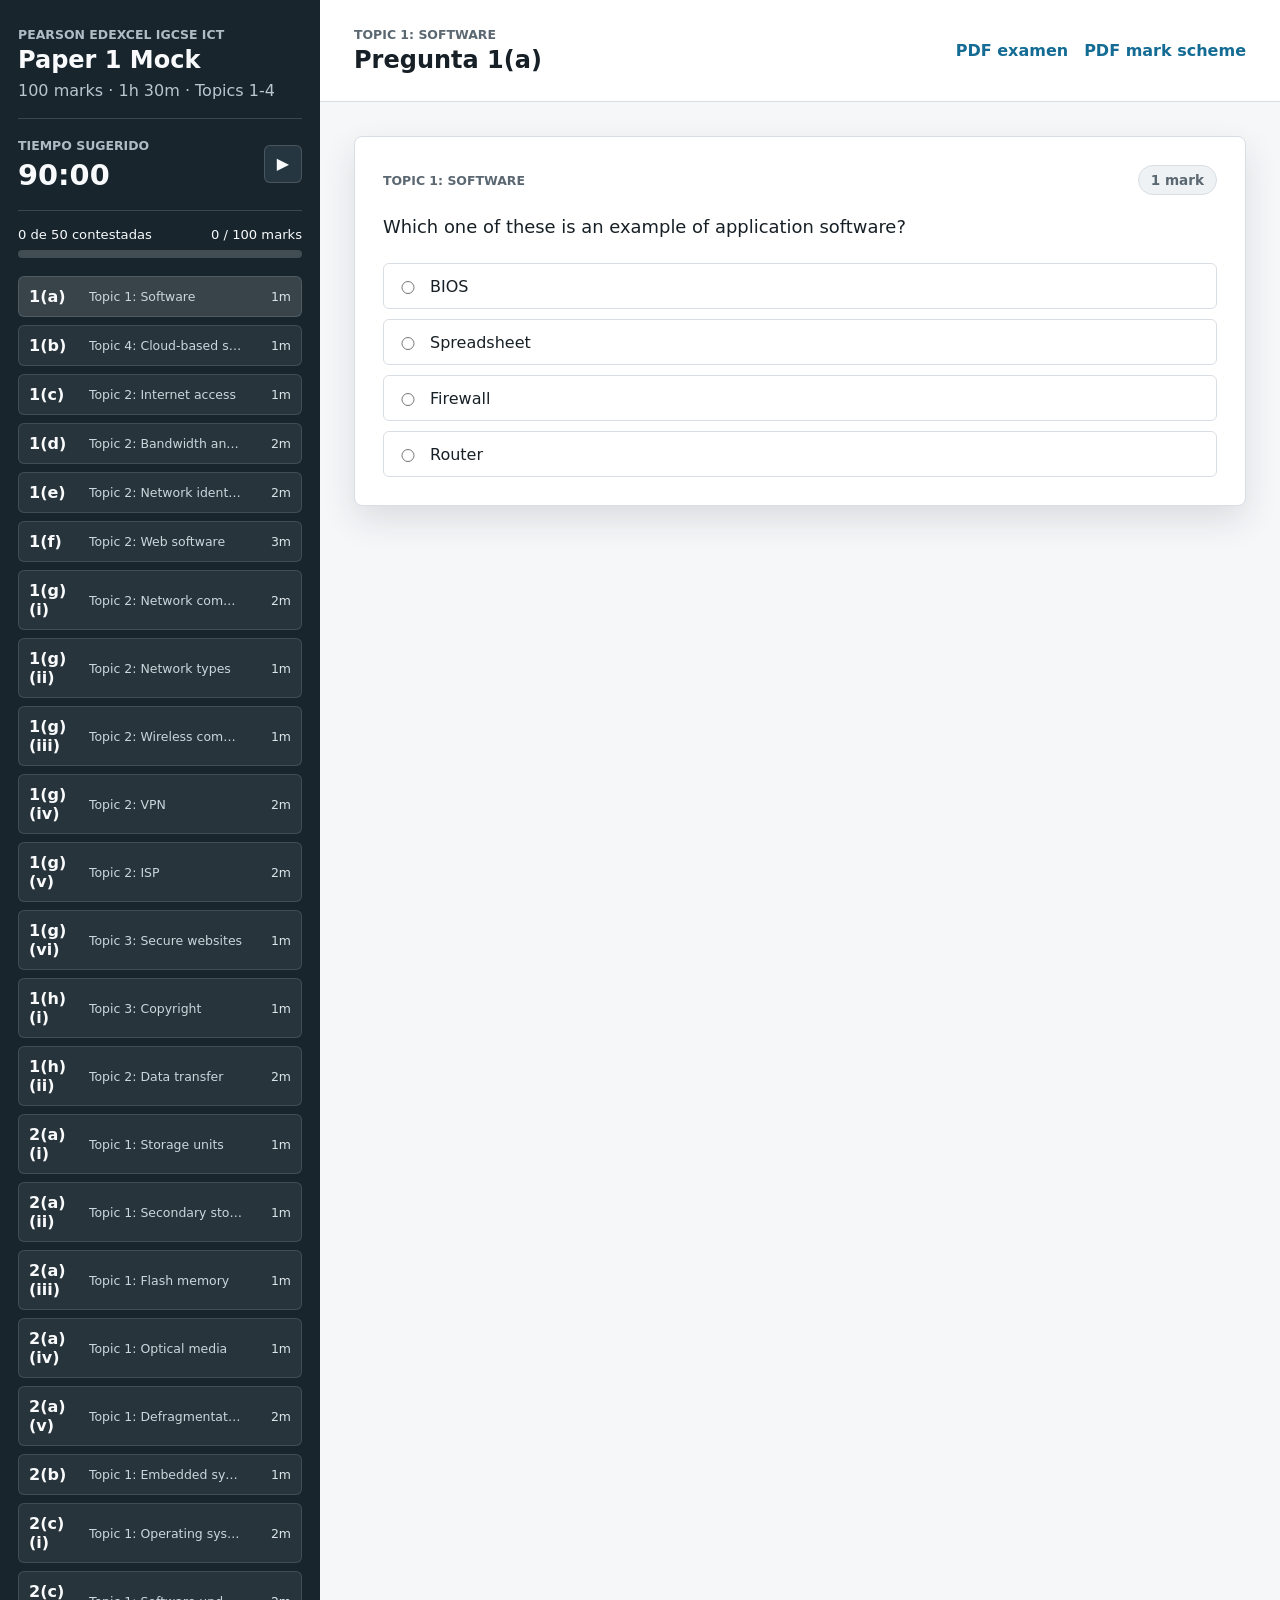
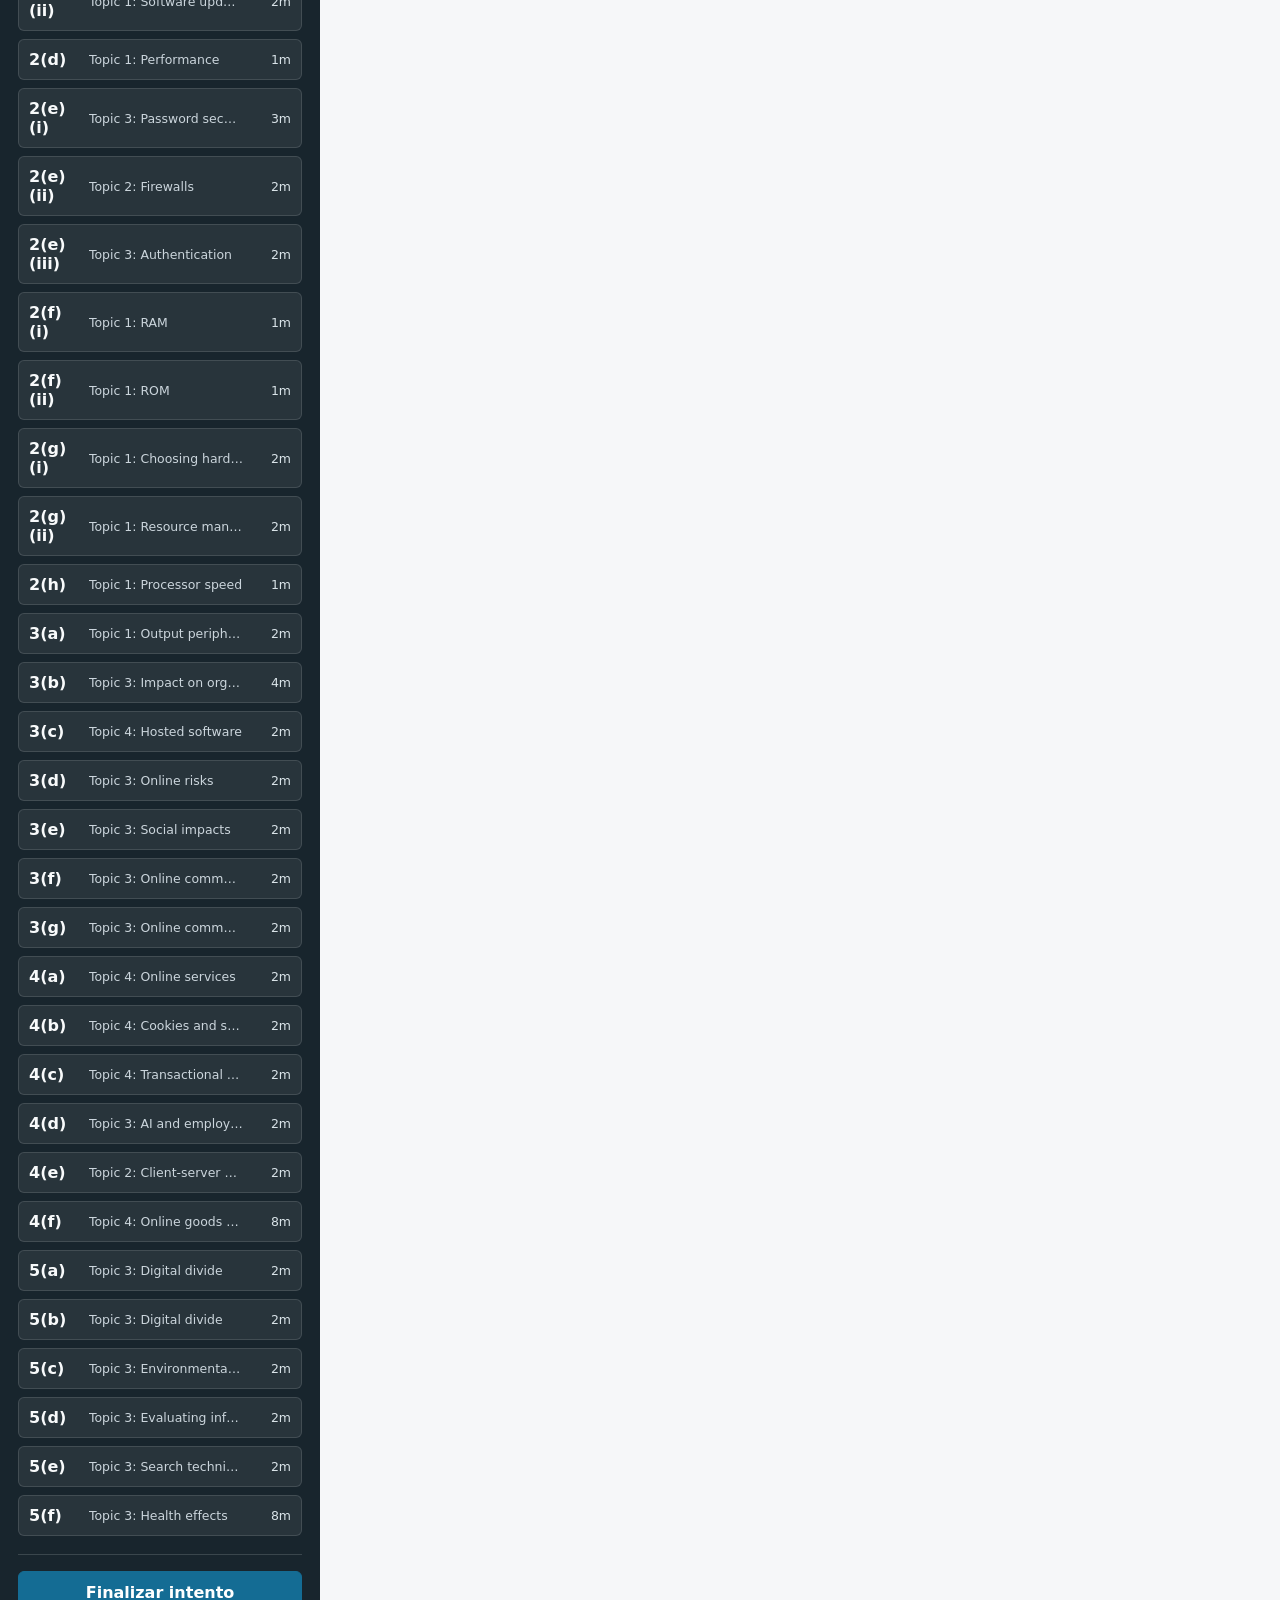
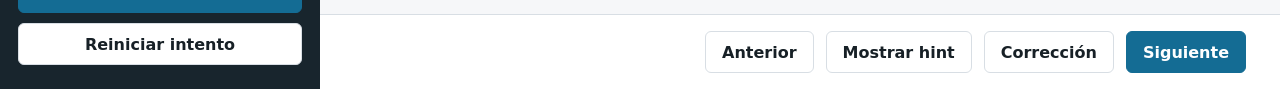
==== index.html @ 911ef8f4 "Add interactive IGCSE ICT mock exam" ====
<!doctype html>
<html lang="es">
  <head>
    <meta charset="utf-8" />
    <meta name="viewport" content="width=device-width, initial-scale=1" />
    <meta http-equiv="refresh" content="0; url=./igcse-ict-interactive/" />
    <title>IGCSE ICT Paper 1 Interactive Mock</title>
  </head>
  <body>
    <p><a href="./igcse-ict-interactive/">Abrir examen interactivo</a></p>
  </body>
</html>
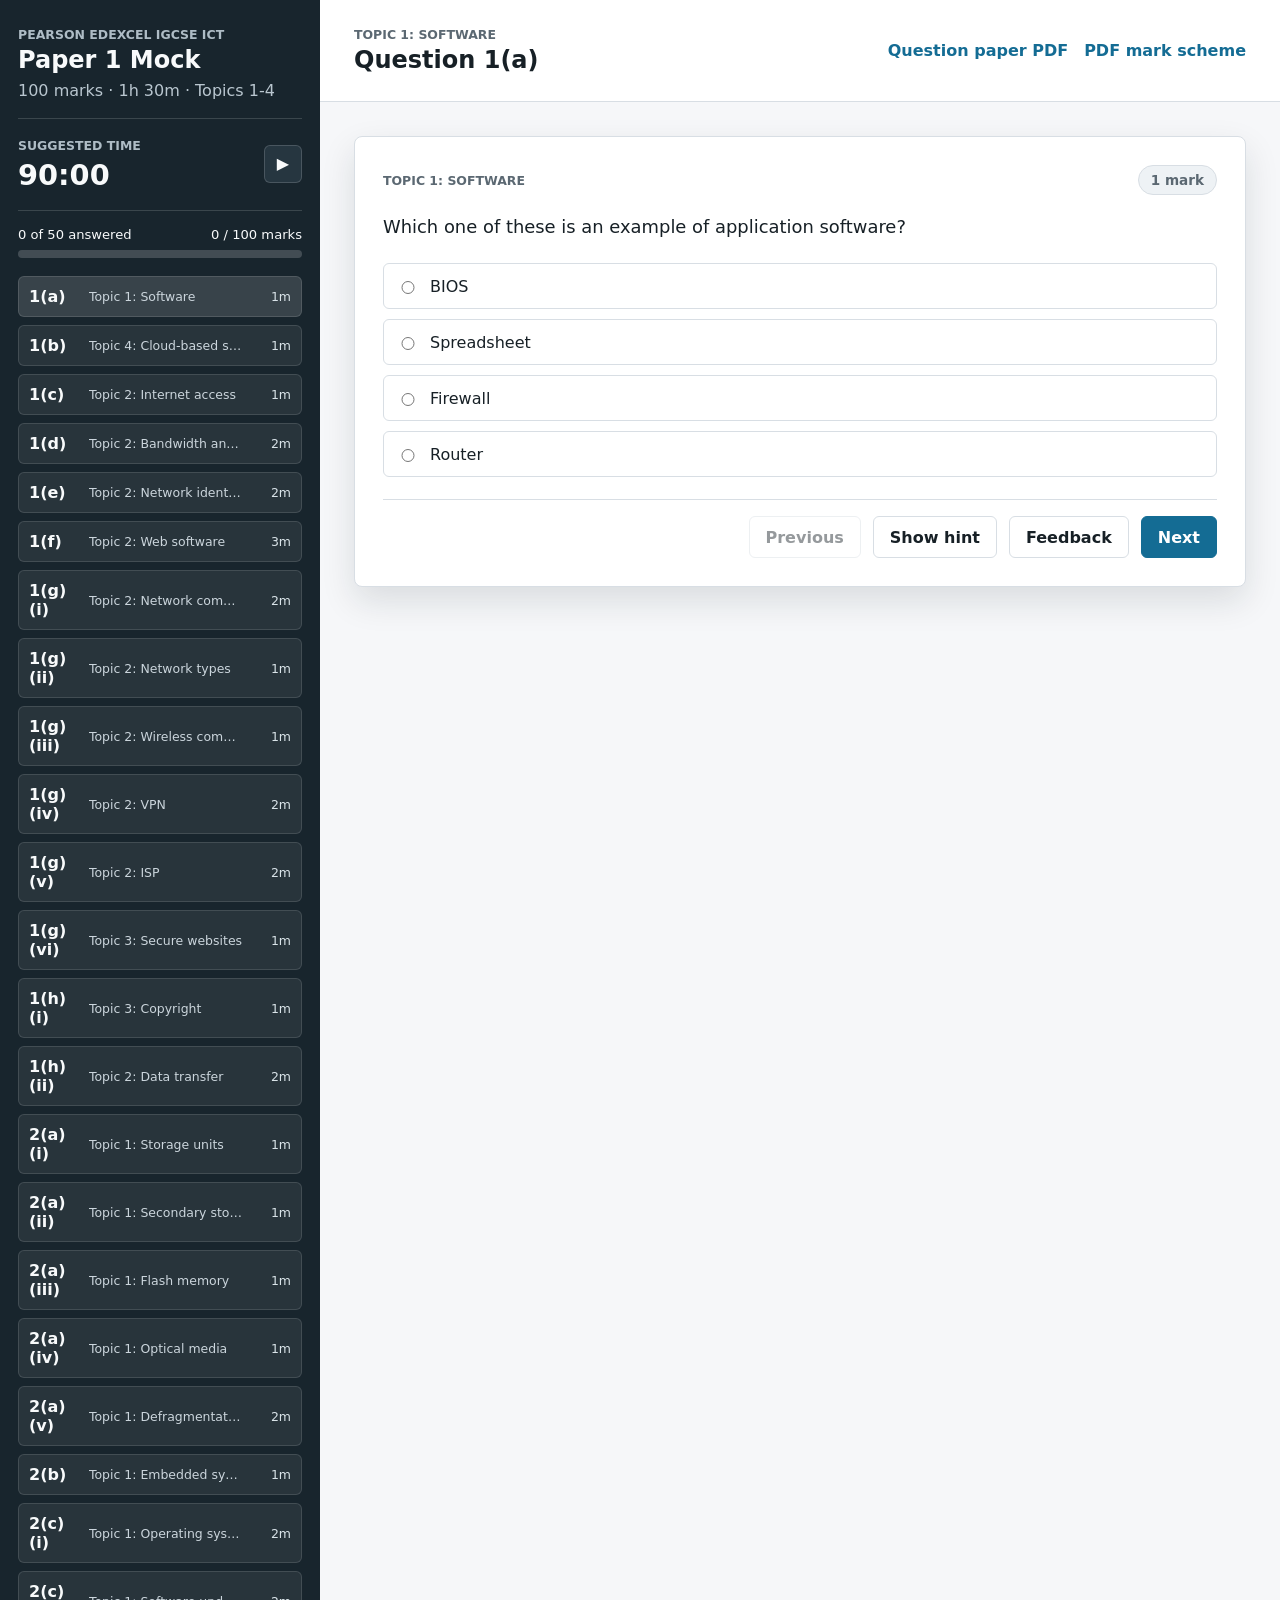
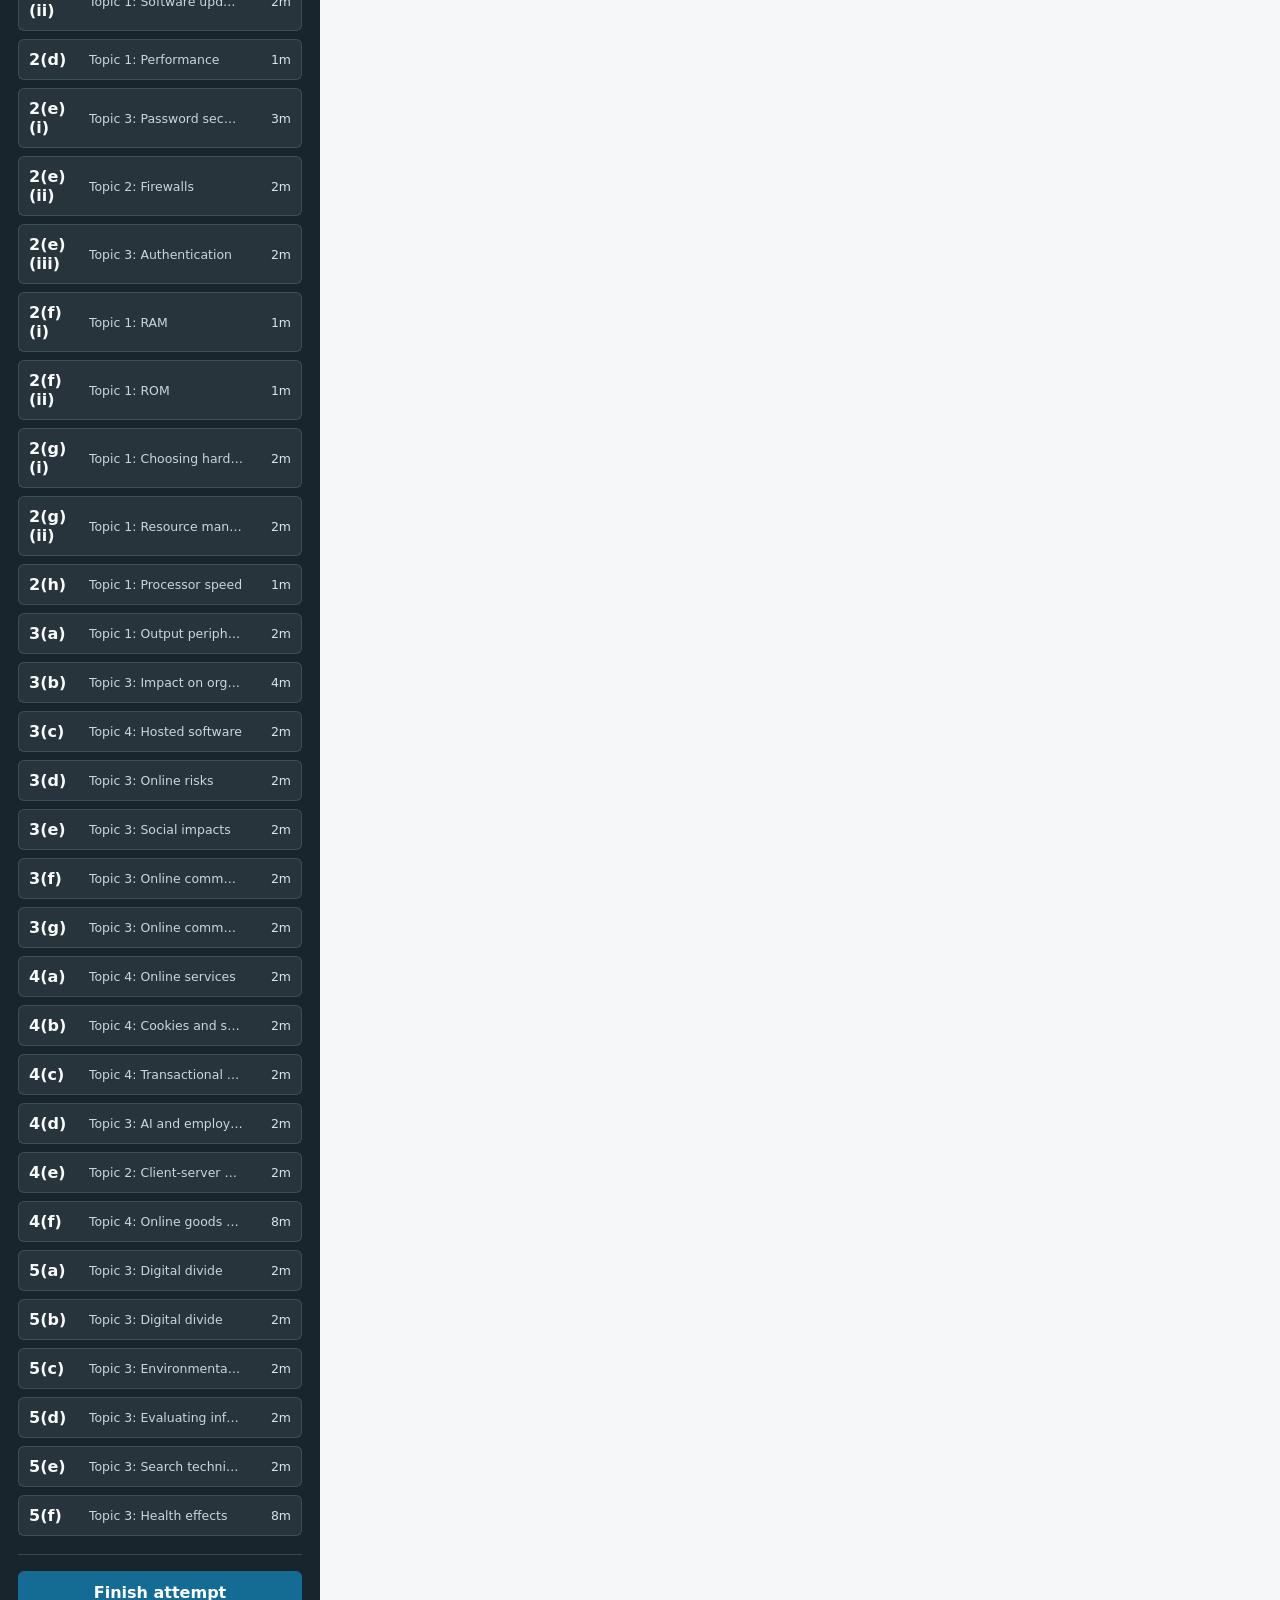
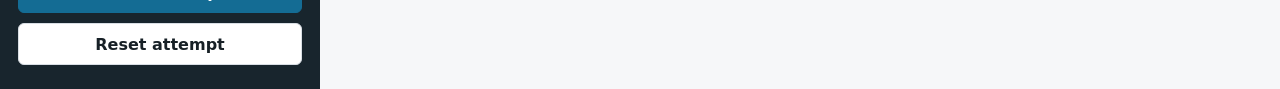
==== commit 26892a6e: "Translate interface and feedback to English" ====
--- a/index.html
+++ b/index.html
@@ -1,5 +1,5 @@
 <!doctype html>
-<html lang="es">
+<html lang="en">
   <head>
     <meta charset="utf-8" />
     <meta name="viewport" content="width=device-width, initial-scale=1" />
@@ -7,6 +7,6 @@
     <title>IGCSE ICT Paper 1 Interactive Mock</title>
   </head>
   <body>
-    <p><a href="./igcse-ict-interactive/">Abrir examen interactivo</a></p>
+    <p><a href="./igcse-ict-interactive/">Open the interactive exam</a></p>
   </body>
 </html>
